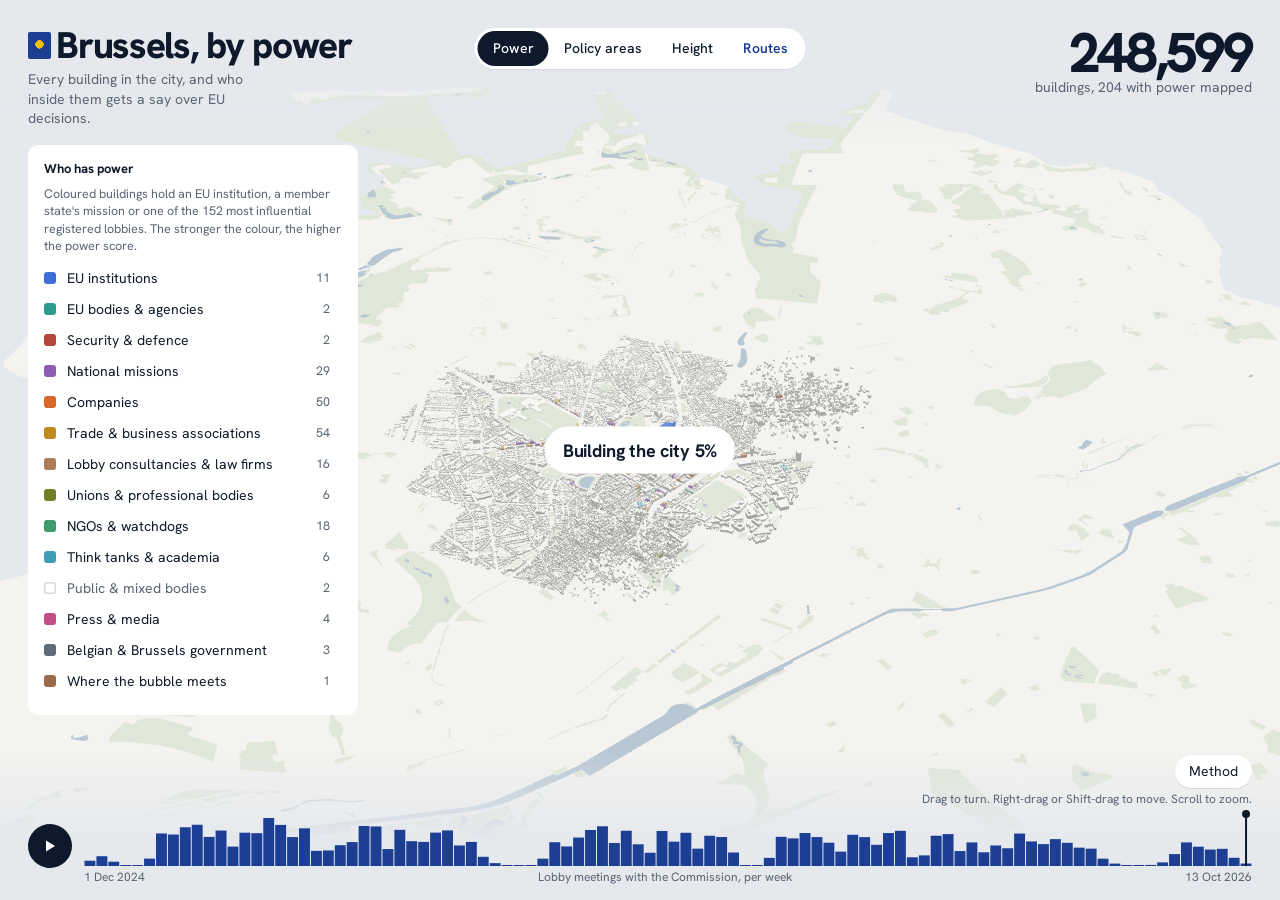
==== bxl/web/index.html @ ccacd1f0 "First commit" ====
<!doctype html>
<html lang="en">
<head>
<meta charset="utf-8">
<meta name="viewport" content="width=device-width, initial-scale=1, viewport-fit=cover">
<title>Brussels, by power</title>
<meta name="description" content="Every building in Brussels, and the institutions, member states and lobbies inside them, scored by how much say they have over EU decisions.">
<link rel="preconnect" href="https://fonts.googleapis.com">
<link rel="preconnect" href="https://fonts.gstatic.com" crossorigin>
<link href="https://fonts.googleapis.com/css2?family=Hanken+Grotesk:wght@400;500;600;700;800&display=swap" rel="stylesheet">
<link rel="stylesheet" href="styles.css">
</head>
<body>
<canvas id="scene" aria-label="3D model of Brussels' buildings"></canvas>
<div class="veil veil-top" aria-hidden="true"></div>
<div class="veil veil-bottom" aria-hidden="true"></div>

<header class="masthead">
  <h1><span class="mark" aria-hidden="true"></span>Brussels, by power</h1>
  <p class="dek">Every building in the city, and who inside them gets a say over EU decisions.</p>
</header>

<nav class="modes" aria-label="Colour the city by">
  <button data-mode="0" aria-pressed="true">Power</button>
  <button data-mode="1" aria-pressed="false">Policy areas</button>
  <button data-mode="2" aria-pressed="false">Height</button>
  <button class="routes-open" aria-haspopup="dialog">Routes</button>
</nav>

<div class="corner">
  <button class="about-open" aria-haspopup="dialog">Method</button>
</div>

<div class="tally" aria-live="polite">
  <span id="tally-big" class="tally-big">&nbsp;</span>
  <span id="tally-small" class="tally-small">&nbsp;</span>
</div>

<aside id="panel" class="panel">
  <button class="sheet-handle" aria-expanded="true" aria-controls="panel-body">Hide legend</button>
  <div id="panel-body"></div>
</aside>

<div id="card" class="card" hidden></div>
<section id="route" class="route" hidden aria-live="polite"></section>

<dialog id="about" class="sheet" aria-labelledby="about-title">
  <button class="sheet-close" aria-label="Close">×</button>
  <article id="about-body"></article>
</dialog>
<dialog id="routes" class="sheet" aria-labelledby="routes-title">
  <button class="sheet-close" aria-label="Close">×</button>
  <article id="routes-body"></article>
</dialog>

<p class="howto">Drag to turn. Right-drag or Shift-drag to move. Scroll to zoom.</p>

<footer class="timeline">
  <button id="play" class="play" aria-label="Play the Commission's term, week by week">
    <svg viewBox="0 0 16 16" aria-hidden="true"><path id="play-icon" d="M4 2.5v11l9-5.5z"/></svg>
  </button>
  <div class="hist-wrap">
    <canvas id="hist" aria-label="Lobby meetings per week; drag to set the date"></canvas>
    <div class="hist-axis"><span id="axis-from"></span><span>Lobby meetings with the Commission, per week</span><span id="axis-to"></span></div>
  </div>
</footer>

<div id="loading" class="loading">Building the city <span id="progress">0</span>%</div>
<script type="module" src="app.js"></script>
</body>
</html>
---- bxl/web/styles.css ----
/* Brussels, by power: a white model of the city under a pale overcast sky.
   One loud colour, the deep blue of the Brussels flag; the iris yellow marks what you have selected. */
:root {
  --sky: #e5e8ed;
  --paper: #ffffff;
  --ink: #0e1a2b;
  --muted: #5a6474;
  --rule: #d4d9e0;
  --blue: #1c3f94;
  --iris: #f2c200;
  --gutter: clamp(14px, 2.2vw, 28px);
  font: 400 14px/1.5 "Hanken Grotesk", "Helvetica Neue", Arial, sans-serif;
}
* { box-sizing: border-box; }
html, body { margin: 0; height: 100%; background: var(--sky); color: var(--ink); overflow: hidden; }
button { font: inherit; color: inherit; }
:focus-visible { outline: 2px solid var(--blue); outline-offset: 2px; }
a { color: inherit; text-decoration-color: var(--blue); text-underline-offset: 3px; }

#scene { position: fixed; inset: 0; width: 100%; height: 100%; display: block; touch-action: none; }
.veil { position: fixed; left: 0; right: 0; pointer-events: none; }
.veil-top { top: 0; height: 140px; background: linear-gradient(var(--sky) 30%, rgba(229, 232, 237, 0)); }
.veil-bottom { bottom: 0; height: 150px; background: linear-gradient(rgba(229, 232, 237, 0), var(--sky) 60%); }

/* Masthead */
.masthead { position: fixed; top: calc(env(safe-area-inset-top, 0px) + var(--gutter)); left: var(--gutter); pointer-events: none; max-width: min(30vw, 420px); }
h1 { margin: 0; font-size: clamp(24px, 2.9vw, 46px); font-weight: 800; letter-spacing: -0.035em; line-height: .92; }
.mark { display: inline-block; width: .62em; height: .72em; margin-right: .14em; vertical-align: -.02em; border-radius: 2px;
  background: radial-gradient(circle at 50% 46%, var(--iris) 0 22%, transparent 23%), var(--blue); }
.dek { margin: 8px 0 0; color: var(--muted); max-width: 30ch; font-size: 14px; line-height: 1.4; }

/* Mode switch */
.modes { position: fixed; top: calc(env(safe-area-inset-top, 0px) + var(--gutter)); left: 50%; transform: translateX(-50%);
  display: flex; background: var(--paper); border-radius: 999px; padding: 3px; box-shadow: 0 1px 0 var(--rule); z-index: 3; }
.modes button { border: 0; background: none; padding: 7px 15px; border-radius: 999px; cursor: pointer; font-weight: 500; white-space: nowrap; }
.modes button:hover { background: var(--sky); }
.modes button[aria-pressed="true"] { background: var(--ink); color: var(--paper); }
.modes .routes-open { color: var(--blue); font-weight: 600; }

.corner { position: fixed; right: var(--gutter); bottom: calc(env(safe-area-inset-bottom, 0px) + 112px); z-index: 2; }
.corner button { border: 0; background: var(--paper); border-radius: 999px; padding: 6px 14px; cursor: pointer; box-shadow: 0 1px 0 var(--rule); }
.corner button:hover { background: var(--ink); color: var(--paper); }

.tally { position: fixed; top: calc(env(safe-area-inset-top, 0px) + var(--gutter)); right: var(--gutter); text-align: right; pointer-events: none; }
.tally-big { display: block; font-size: clamp(34px, 4.4vw, 56px); font-weight: 800; letter-spacing: -0.04em; line-height: .88; font-variant-numeric: tabular-nums; }
.tally-small { color: var(--muted); }

/* Context panel */
.panel { position: fixed; left: var(--gutter); top: calc(env(safe-area-inset-top, 0px) + var(--gutter) + 112px);
  width: min(330px, calc(100vw - 2 * var(--gutter))); max-height: calc(100vh - 330px); overflow-y: auto;
  background: var(--paper); border-radius: 10px; padding: 14px 16px; z-index: 2; overscroll-behavior: contain; }
.sheet-handle { display: none; }
.panel h2 { margin: 0 0 6px; font-size: 13px; font-weight: 700; }
.panel h2.section { margin: 16px 0 4px; color: var(--muted); font-weight: 600; }
.panel p.hint { margin: 0 0 8px; color: var(--muted); font-size: 12.5px; line-height: 1.4; }
.legend { list-style: none; margin: 0; padding: 0; }
.legend li { margin: 0; }
.legend button { width: 100%; display: grid; grid-template-columns: 14px 1fr auto; gap: 9px; align-items: center; text-align: left;
  border: 0; background: none; padding: 5px 6px; margin: 0 -6px; border-radius: 6px; cursor: pointer; }
.legend button:hover { background: var(--sky); }
.legend button[aria-pressed="false"] { color: var(--muted); }
.legend button[aria-pressed="false"] .sw { background: transparent !important; box-shadow: inset 0 0 0 1.5px var(--rule); }
.sw { width: 12px; height: 12px; border-radius: 3px; }
.n { color: var(--muted); font-variant-numeric: tabular-nums; font-size: 12.5px; }
.rank { list-style: none; margin: 0; padding: 0; counter-reset: r; }
.rank button { width: 100%; display: grid; grid-template-columns: 22px 1fr 34px; gap: 8px; align-items: center; text-align: left;
  border: 0; background: none; padding: 5px 6px; margin: 0 -6px; border-radius: 6px; cursor: pointer; }
.rank button:hover, .rank button.on { background: var(--sky); }
.rank .pos { color: var(--muted); font-size: 12px; font-variant-numeric: tabular-nums; }
.rank .nm { min-width: 0; }
.rank .nm b { display: block; font-weight: 600; white-space: nowrap; overflow: hidden; text-overflow: ellipsis; }
.rank .bar { display: block; height: 3px; border-radius: 2px; background: var(--rule); margin-top: 4px; overflow: hidden; }
.rank .bar i { display: block; height: 100%; }
.rank .val { text-align: right; font-weight: 800; font-variant-numeric: tabular-nums; }
.sectors { display: flex; flex-wrap: wrap; gap: 5px; margin: 4px 0 6px; }
.sectors button { border: 1px solid var(--rule); background: none; border-radius: 999px; padding: 4px 10px; cursor: pointer; font-size: 12.5px; }
.sectors button:hover { border-color: var(--ink); }
.sectors button[aria-pressed="true"] { background: var(--ink); border-color: var(--ink); color: var(--paper); }
.ramp { height: 10px; border-radius: 3px; margin: 6px 0 2px; }
.ramp-labels { display: flex; justify-content: space-between; color: var(--muted); font-size: 12px; }

/* Card: follows the pointer on hover, pins on click */
.card { position: fixed; z-index: 5; width: 300px; max-height: calc(100vh - 40px); overflow-y: auto; background: var(--paper);
  border-radius: 10px; padding: 12px 14px; box-shadow: 0 10px 30px rgba(14, 26, 43, .16); pointer-events: none; }
.card.pinned { pointer-events: auto; width: 340px; padding: 16px 18px; max-height: calc(100vh - 250px); }
.card-close { position: absolute; top: 8px; right: 8px; border: 0; background: none; font-size: 20px; line-height: 1; cursor: pointer; color: var(--muted); padding: 4px 8px; border-radius: 6px; }
.card-close:hover { background: var(--sky); color: var(--ink); }
.card .kind { display: flex; align-items: center; gap: 7px; color: var(--muted); font-size: 12.5px; }
.card h3 { margin: 4px 0 2px; font-size: 18px; line-height: 1.15; letter-spacing: -0.01em; padding-right: 22px; }
.card .addr { color: var(--muted); font-size: 12.5px; }
.score { display: flex; align-items: baseline; gap: 10px; margin: 10px 0 4px; }
.score b { font-size: 40px; font-weight: 800; letter-spacing: -0.04em; line-height: .9; }
.score span { color: var(--muted); font-size: 12.5px; line-height: 1.3; }
.card p { margin: 8px 0 0; line-height: 1.45; }
.card .why { color: var(--muted); font-size: 13px; }
.card .more { color: var(--muted); font-size: 12px; margin-top: 8px; }
.others { margin: 10px 0 0; padding: 8px 0 0; border-top: 1px solid var(--rule); font-size: 12.5px; }
.others button { border: 0; background: none; padding: 2px 0; cursor: pointer; text-align: left; text-decoration: underline; text-decoration-color: var(--rule); text-underline-offset: 3px; }
.others button:hover { text-decoration-color: var(--blue); }
.metrics { list-style: none; padding: 0; margin: 10px 0 0; }
.metrics li { display: grid; grid-template-columns: 1fr auto; gap: 2px 10px; padding: 6px 0; border-top: 1px solid var(--rule); font-size: 12.5px; }
.metrics li b { font-variant-numeric: tabular-nums; }
.metrics .bar { grid-column: 1 / -1; height: 3px; background: var(--rule); border-radius: 2px; overflow: hidden; }
.metrics .bar i { display: block; height: 100%; background: var(--blue); }
.chips { display: flex; flex-wrap: wrap; gap: 4px; margin-top: 6px; }
.chips span { border: 1px solid var(--rule); border-radius: 999px; padding: 2px 8px; font-size: 12px; }
.card h4 { margin: 12px 0 2px; font-size: 12.5px; color: var(--muted); font-weight: 600; }
.links { display: flex; flex-wrap: wrap; gap: 6px; margin-top: 12px; }
.links a { border: 1px solid var(--rule); border-radius: 999px; padding: 4px 10px; font-size: 12.5px; text-decoration: none; }
.links a:hover { border-color: var(--ink); }
.wiki { color: var(--muted); font-size: 13px; }

/* Route panel: steps of a guided walk */
.route { position: fixed; right: var(--gutter); top: calc(env(safe-area-inset-top, 0px) + var(--gutter) + 92px); z-index: 4;
  width: min(330px, calc(100vw - 2 * var(--gutter))); background: var(--paper); border-radius: 10px; padding: 14px 16px; }
.route h2 { margin: 0 0 4px; font-size: 16px; }
.route .step-n { color: var(--muted); font-size: 12.5px; }
.route p { margin: 6px 0 10px; line-height: 1.45; }
.route .nav { display: flex; gap: 6px; }
.route .nav button { border: 1px solid var(--rule); background: none; border-radius: 999px; padding: 5px 12px; cursor: pointer; }
.route .nav button:hover:not(:disabled) { border-color: var(--ink); }
.route .nav button.primary { background: var(--ink); color: var(--paper); border-color: var(--ink); }
.route .nav button:disabled { opacity: .4; cursor: default; }
.route .nav .end { margin-left: auto; }

/* Dialogs */
.sheet { border: 0; border-radius: 12px; padding: 26px 28px; width: min(620px, calc(100vw - 32px)); max-height: calc(100vh - 60px); color: var(--ink); }
.sheet::backdrop { background: rgba(14, 26, 43, .35); }
.sheet h2 { margin: 0 0 10px; font-size: 26px; letter-spacing: -0.03em; }
.sheet h3 { margin: 18px 0 4px; font-size: 14px; }
.sheet p, .sheet li { line-height: 1.55; max-width: 64ch; }
.sheet table { border-collapse: collapse; width: 100%; font-size: 13px; }
.sheet td { border-top: 1px solid var(--rule); padding: 5px 4px; }
.sheet td:last-child { text-align: right; font-variant-numeric: tabular-nums; }
.sheet-close { position: absolute; top: 10px; right: 12px; border: 0; background: none; font-size: 24px; cursor: pointer; color: var(--muted); }
.route-card { display: block; width: 100%; text-align: left; border: 1px solid var(--rule); background: none; border-radius: 10px; padding: 12px 14px; margin: 0 0 8px; cursor: pointer; }
.route-card:hover { border-color: var(--ink); }
.route-card b { display: block; font-size: 15px; }
.route-card span { color: var(--muted); }

.howto { position: fixed; right: var(--gutter); bottom: calc(env(safe-area-inset-bottom, 0px) + 92px); margin: 0; color: var(--muted); font-size: 12px; pointer-events: none; }

/* Timeline: weekly lobby meetings, scrub or play the term */
.timeline { position: fixed; left: var(--gutter); right: var(--gutter); bottom: calc(env(safe-area-inset-bottom, 0px) + 14px);
  display: flex; gap: 12px; align-items: flex-end; z-index: 2; }
.play { flex: none; width: 44px; height: 44px; border-radius: 50%; border: 0; background: var(--ink); color: var(--paper); cursor: pointer; display: grid; place-items: center; margin-bottom: 18px; }
.play:hover { background: var(--blue); }
.play svg { width: 16px; height: 16px; fill: currentColor; }
.hist-wrap { flex: 1; min-width: 0; }
#hist { display: block; width: 100%; height: 56px; cursor: ew-resize; touch-action: none; }
.hist-axis { display: flex; justify-content: space-between; color: var(--muted); font-size: 12px; margin-top: 2px; }

.loading { position: fixed; left: 50%; top: 50%; transform: translate(-50%, -50%); font-weight: 700; font-size: 18px; letter-spacing: -0.01em;
  background: var(--paper); padding: 10px 18px; border-radius: 999px; font-variant-numeric: tabular-nums; }
.loading[hidden] { display: none; }

@media (max-width: 760px) {
  .masthead { max-width: 60vw; }
  h1 { font-size: 26px; }
  .dek, .howto, .corner { display: none; }
  .modes { top: auto; bottom: calc(env(safe-area-inset-bottom, 0px) + 96px); max-width: calc(100vw - 24px); overflow-x: auto; }
  .tally-big { font-size: 28px; }
  .panel { top: auto; bottom: calc(env(safe-area-inset-bottom, 0px) + 146px); max-height: 38vh; padding-top: 6px; }
  .panel.collapsed #panel-body { display: none; }
  .sheet-handle { display: block; width: 100%; border: 0; background: none; color: var(--muted); font-size: 12.5px; padding: 4px 0 8px; cursor: pointer; }
  .card.pinned { left: 8px !important; right: 8px; top: auto !important; bottom: calc(env(safe-area-inset-bottom, 0px) + 96px); width: auto; max-height: 55vh; }
  .route { top: auto; bottom: calc(env(safe-area-inset-bottom, 0px) + 146px); left: 12px; right: 12px; width: auto; }
}
@media (prefers-reduced-motion: reduce) { * { transition: none !important; } }
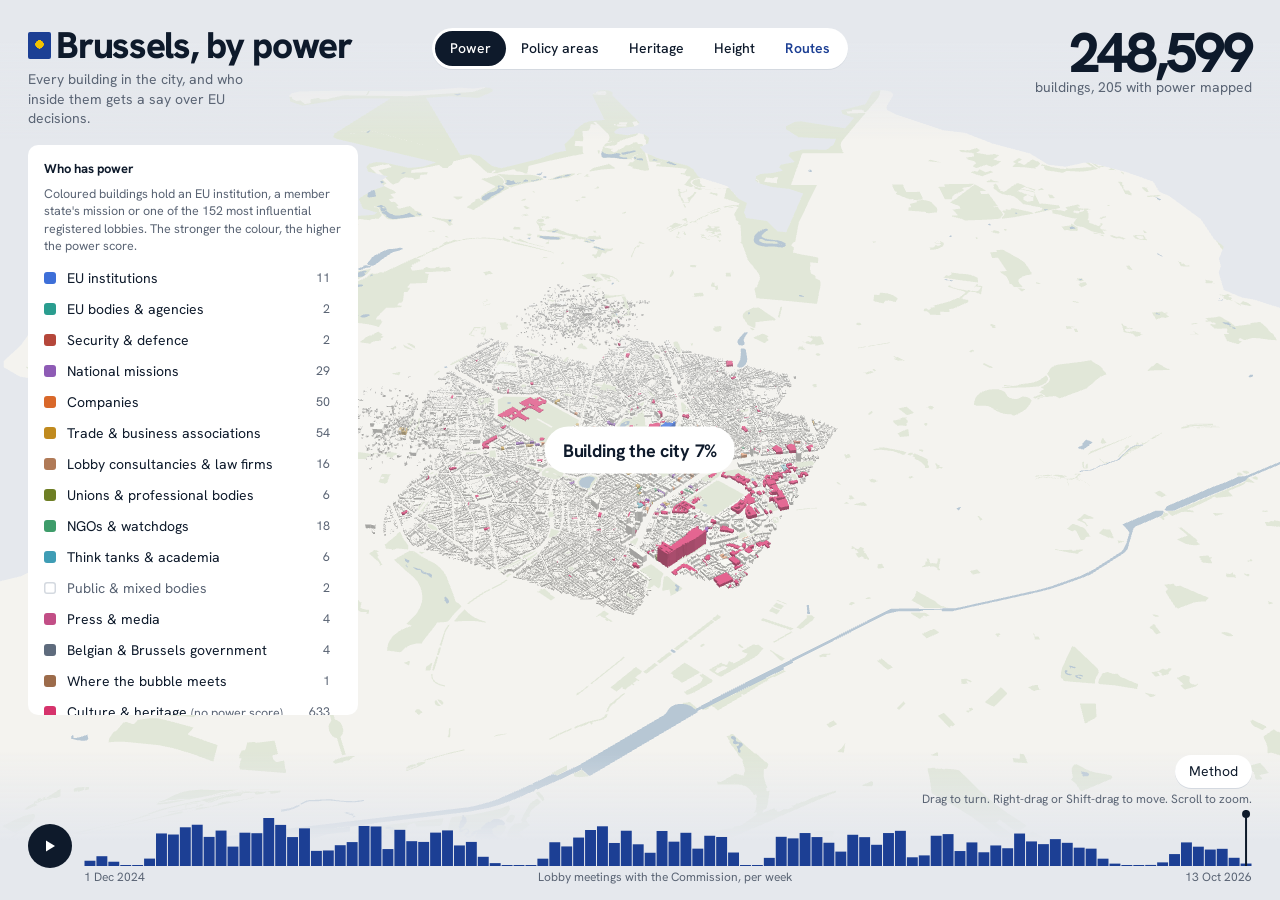
==== commit 0cadfd4d: "V2.1" ====
--- a/bxl/web/index.html
+++ b/bxl/web/index.html
@@ -23,6 +23,7 @@
 <nav class="modes" aria-label="Colour the city by">
   <button data-mode="0" aria-pressed="true">Power</button>
   <button data-mode="1" aria-pressed="false">Policy areas</button>
+  <button data-mode="3" aria-pressed="false">Heritage</button>
   <button data-mode="2" aria-pressed="false">Height</button>
   <button class="routes-open" aria-haspopup="dialog">Routes</button>
 </nav>
--- a/bxl/web/styles.css
+++ b/bxl/web/styles.css
@@ -80,10 +80,12 @@
 .ramp-labels { display: flex; justify-content: space-between; color: var(--muted); font-size: 12px; }
 
 /* Card: follows the pointer on hover, pins on click */
-.card { position: fixed; z-index: 5; width: 300px; max-height: calc(100vh - 40px); overflow-y: auto; background: var(--paper);
-  border-radius: 10px; padding: 12px 14px; box-shadow: 0 10px 30px rgba(14, 26, 43, .16); pointer-events: none; }
-.card.pinned { pointer-events: auto; width: 340px; padding: 16px 18px; max-height: calc(100vh - 250px); }
-.card-close { position: absolute; top: 8px; right: 8px; border: 0; background: none; font-size: 20px; line-height: 1; cursor: pointer; color: var(--muted); padding: 4px 8px; border-radius: 6px; }
+.card { position: fixed; z-index: 5; width: 310px; max-height: calc(100vh - 40px); overflow-y: auto; background: var(--paper);
+  border-radius: 10px; padding: 0; box-shadow: 0 10px 30px rgba(14, 26, 43, .16); pointer-events: none; }
+.card .body { padding: 12px 16px 14px; }
+.card.pinned { pointer-events: auto; width: 350px; max-height: calc(100vh - 250px); }
+.card.pinned .body { padding: 14px 18px 18px; }
+.card-close { position: absolute; z-index: 1; background: rgba(255,255,255,.85) !important; top: 8px; right: 8px; border: 0; background: none; font-size: 20px; line-height: 1; cursor: pointer; color: var(--muted); padding: 4px 8px; border-radius: 6px; }
 .card-close:hover { background: var(--sky); color: var(--ink); }
 .card .kind { display: flex; align-items: center; gap: 7px; color: var(--muted); font-size: 12.5px; }
 .card h3 { margin: 4px 0 2px; font-size: 18px; line-height: 1.15; letter-spacing: -0.01em; padding-right: 22px; }
@@ -167,3 +169,21 @@
   .route { top: auto; bottom: calc(env(safe-area-inset-bottom, 0px) + 146px); left: 12px; right: 12px; width: auto; }
 }
 @media (prefers-reduced-motion: reduce) { * { transition: none !important; } }
+
+/* Card: photo, year, layers, facts */
+.photo { margin: 0; }
+.photo img { display: block; width: 100%; aspect-ratio: 4 / 3; object-fit: cover; background: var(--sky); }
+.photo figcaption { padding: 6px 16px 0; color: var(--muted); font-size: 11.5px; }
+.photo figcaption a { text-decoration: none; }
+.card .year { display: flex; align-items: baseline; gap: 10px; margin: 6px 0 2px; }
+.card .year b { font-size: 40px; font-weight: 800; letter-spacing: -0.04em; line-height: .9; font-variant-numeric: tabular-nums; }
+.card .year span { color: var(--muted); display: flex; align-items: center; gap: 6px; font-size: 13px; }
+.card .year .sw { display: inline-block; flex: none; }
+.inlayers { list-style: none; margin: 4px 0 0; padding: 0; }
+.inlayers li { display: flex; align-items: baseline; gap: 8px; padding: 2px 0; font-size: 13px; color: var(--muted); }
+.inlayers li b { color: var(--ink); font-weight: 650; }
+.inlayers .sw { flex: none; transform: translateY(1px); }
+.facts { display: grid; grid-template-columns: auto 1fr; gap: 4px 14px; margin: 10px 0 0; padding-top: 8px; border-top: 1px solid var(--rule); font-size: 13px; }
+.facts dt { color: var(--muted); }
+.facts dd { margin: 0; text-align: right; }
+.card .more { border-top: 1px solid var(--rule); padding-top: 8px; }
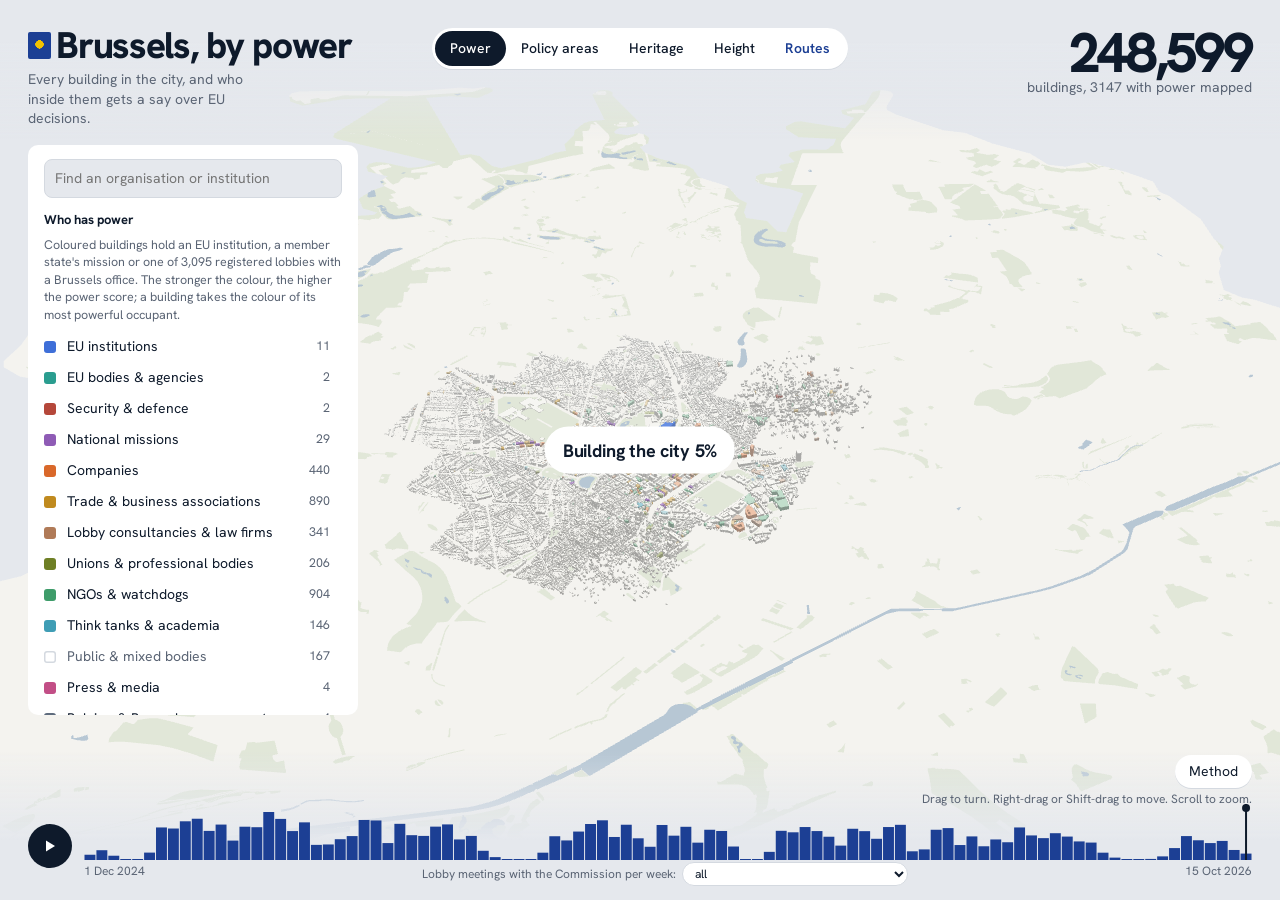
==== commit bddcaa4d: "V3-more-layers" ====
--- a/bxl/web/index.html
+++ b/bxl/web/index.html
@@ -44,6 +44,7 @@
 
 <div id="card" class="card" hidden></div>
 <section id="route" class="route" hidden aria-live="polite"></section>
+<section id="week" class="week" hidden aria-live="polite"></section>
 
 <dialog id="about" class="sheet" aria-labelledby="about-title">
   <button class="sheet-close" aria-label="Close">×</button>
@@ -62,7 +63,8 @@
   </button>
   <div class="hist-wrap">
     <canvas id="hist" aria-label="Lobby meetings per week; drag to set the date"></canvas>
-    <div class="hist-axis"><span id="axis-from"></span><span>Lobby meetings with the Commission, per week</span><span id="axis-to"></span></div>
+    <div class="hist-axis"><span id="axis-from"></span><label class="tl-label">Lobby meetings with the Commission per week:
+      <select id="tl-filter" aria-label="Filter meetings"></select></label><span id="axis-to"></span></div>
   </div>
 </footer>
 
--- a/bxl/web/styles.css
+++ b/bxl/web/styles.css
@@ -187,3 +187,56 @@
 .facts dt { color: var(--muted); }
 .facts dd { margin: 0; text-align: right; }
 .card .more { border-top: 1px solid var(--rule); padding-top: 8px; }
+
+/* Search */
+.search { width: 100%; padding: 8px 10px; border: 1px solid var(--rule); border-radius: 8px; font: inherit; background: var(--sky); color: var(--ink); }
+.search:focus { outline: 2px solid var(--blue); outline-offset: 0; background: var(--paper); }
+#found:empty { display: none; }
+#found { margin-top: 6px; }
+#found .nm .n { display: block; white-space: nowrap; overflow: hidden; text-overflow: ellipsis; }
+.back-link { border: 0; background: none; padding: 0 0 8px; cursor: pointer; color: var(--blue); font-weight: 600; }
+
+/* Photo tag, as on a museum label */
+.ph { position: relative; }
+.ph .tag { position: absolute; left: 12px; bottom: 10px; background: var(--ink); color: var(--paper); font-weight: 700; font-size: 12px; padding: 3px 8px; border-radius: 5px; }
+
+/* Card: clickable chips, occupants, meetings */
+.chip { border: 1px solid var(--rule); background: none; border-radius: 999px; padding: 3px 9px; font-size: 12px; cursor: pointer; text-align: left; }
+.chip:hover { border-color: var(--blue); color: var(--blue); }
+.card h4 .n, .week h4 .n { font-weight: 400; }
+.occupants { list-style: none; margin: 4px 0 0; padding: 0; }
+.occupants.folded li:nth-child(n + 9) { display: none; }
+.occupants button { width: 100%; display: grid; grid-template-columns: 12px 1fr auto; gap: 8px; align-items: center; border: 0; background: none;
+  padding: 4px 6px; margin: 0 -6px; border-radius: 6px; cursor: pointer; text-align: left; font-size: 13px; }
+.occupants button:hover { background: var(--sky); }
+.occupants li.on button { background: var(--sky); font-weight: 650; }
+.occupants .nm { min-width: 0; white-space: nowrap; overflow: hidden; text-overflow: ellipsis; }
+.occupants b { font-variant-numeric: tabular-nums; }
+.show-all { border: 0; background: none; color: var(--blue); cursor: pointer; padding: 4px 0; font-weight: 600; }
+.meets { list-style: none; margin: 4px 0 0; padding: 0; font-size: 13px; }
+.meets li { padding: 6px 0; border-top: 1px solid var(--rule); line-height: 1.4; }
+.meets .n { font-size: 12px; }
+
+/* Timeline filter and week details */
+.tl-label { display: flex; align-items: center; gap: 6px; }
+.tl-label select { font: inherit; font-size: 12px; border: 1px solid var(--rule); border-radius: 999px; padding: 2px 8px; background: var(--paper); color: var(--ink); max-width: 230px; }
+.week { position: fixed; z-index: 6; left: calc(var(--gutter) + 56px); bottom: calc(env(safe-area-inset-bottom, 0px) + 100px);
+  width: min(560px, calc(100vw - 2 * var(--gutter))); max-height: min(62vh, 620px); overflow-y: auto; background: var(--paper);
+  border-radius: 10px; padding: 14px 18px 16px; box-shadow: 0 10px 30px rgba(14, 26, 43, .18); }
+.week h3 { margin: 2px 0 4px; font-size: 22px; letter-spacing: -0.02em; }
+.week h4 { margin: 12px 0 4px; font-size: 12.5px; color: var(--muted); font-weight: 600; }
+.wcols { display: grid; grid-template-columns: 1fr 1fr; gap: 0 18px; }
+.wbars { list-style: none; margin: 0; padding: 0; font-size: 12.5px; }
+.wbars li { display: grid; grid-template-columns: 1fr auto; gap: 2px 8px; padding: 3px 0; }
+.wbars .bar { grid-column: 1 / -1; height: 3px; background: var(--rule); border-radius: 2px; overflow: hidden; }
+.wbars .bar i { display: block; height: 100%; }
+.wlist { margin: 0; padding-left: 18px; font-size: 13px; columns: 2; column-gap: 18px; }
+.wlist li { break-inside: avoid; padding: 1px 0; }
+.wlist button { border: 0; background: none; padding: 0; cursor: pointer; text-decoration: underline; text-decoration-color: var(--rule); text-underline-offset: 3px; text-align: left; font-size: 13px; }
+.wlist button:hover { text-decoration-color: var(--blue); }
+@media (max-width: 760px) {
+  .week { left: 8px; right: 8px; width: auto; bottom: calc(env(safe-area-inset-bottom, 0px) + 140px); }
+  .wcols { grid-template-columns: 1fr; }
+  .wlist { columns: 1; }
+  .tl-label { font-size: 0; } .tl-label select { font-size: 12px; }
+}
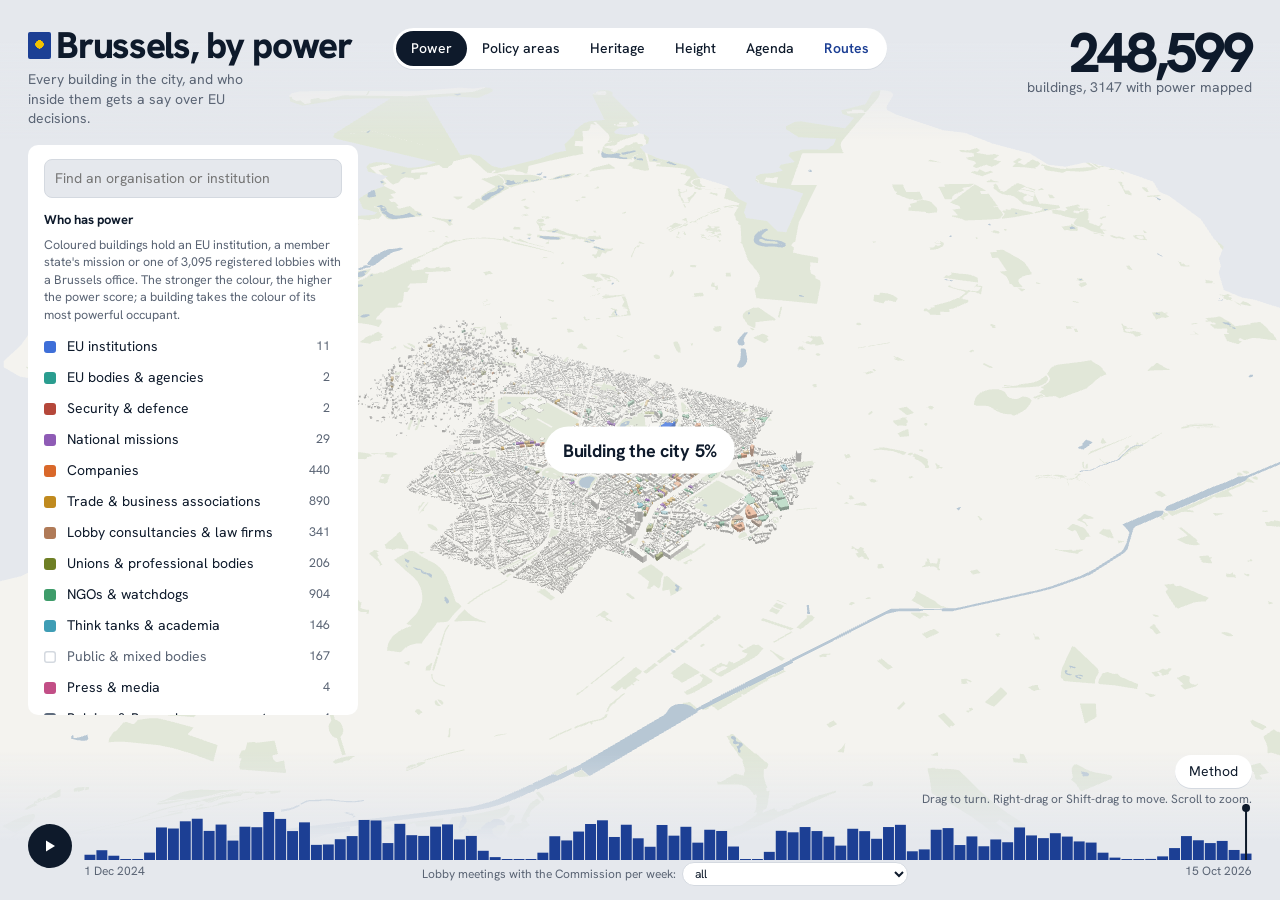
==== commit 7bb5e763: "Update with events tab" ====
--- a/bxl/web/index.html
+++ b/bxl/web/index.html
@@ -25,6 +25,7 @@
   <button data-mode="1" aria-pressed="false">Policy areas</button>
   <button data-mode="3" aria-pressed="false">Heritage</button>
   <button data-mode="2" aria-pressed="false">Height</button>
+  <button data-mode="4" aria-pressed="false">Agenda</button>
   <button class="routes-open" aria-haspopup="dialog">Routes</button>
 </nav>
 
--- a/bxl/web/styles.css
+++ b/bxl/web/styles.css
@@ -240,3 +240,22 @@
   .wlist { columns: 1; }
   .tl-label { font-size: 0; } .tl-label select { font-size: 12px; }
 }
+
+/* Agenda */
+.panel.wide { width: min(420px, calc(100vw - 2 * var(--gutter))); }
+.chip.on { background: var(--ink); color: var(--paper); border-color: var(--ink); }
+.ag-row { display: flex; flex-wrap: wrap; gap: 5px; align-items: center; margin: 0 0 6px; }
+.ag-row select { font: inherit; font-size: 12.5px; border: 1px solid var(--rule); border-radius: 999px; padding: 3px 8px; background: var(--paper); color: var(--ink); }
+.ag-list { list-style: none; margin: 8px 0 0; padding: 0; }
+.ag-day { margin: 14px 0 2px; font-weight: 700; font-size: 12.5px; color: var(--muted); }
+.ag-item { padding: 10px 0; border-top: 1px solid var(--rule); }
+.ag-org { display: flex; align-items: center; gap: 8px; font-size: 11.5px; font-weight: 700; letter-spacing: .04em; text-transform: uppercase; color: var(--muted); }
+.ag-org button { border: 0; background: none; padding: 0; font: inherit; color: var(--blue); cursor: pointer; text-transform: inherit; letter-spacing: inherit; text-align: left; }
+.ag-org button:hover { text-decoration: underline; }
+.live { background: #d6336c; color: #fff; border-radius: 4px; padding: 1px 6px; font-size: 10.5px; letter-spacing: 0; text-transform: none; }
+.ag-title { display: block; margin: 3px 0 4px; font-weight: 650; line-height: 1.3; text-decoration: none; color: var(--ink); }
+.ag-title:hover { text-decoration: underline; text-decoration-color: var(--blue); }
+.ag-meta { display: flex; flex-wrap: wrap; gap: 4px 12px; color: var(--muted); font-size: 12.5px; }
+.fmt::before { content: ""; display: inline-block; width: 7px; height: 7px; border-radius: 50%; margin-right: 5px; vertical-align: 1px; border: 1.5px solid currentColor; }
+.fmt-inperson::before { background: currentColor; }
+.fmt-hybrid::before { background: linear-gradient(90deg, currentColor 50%, transparent 50%); }
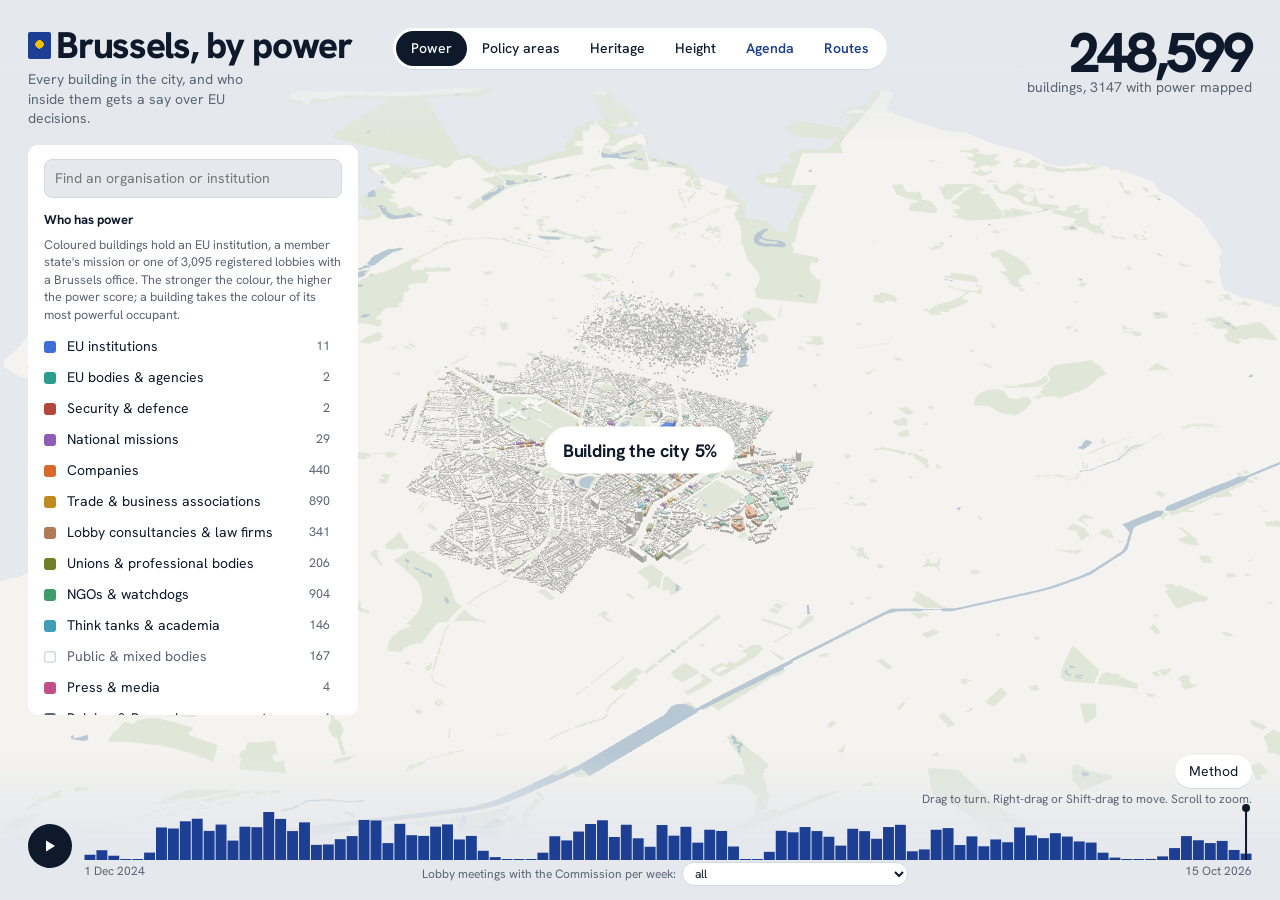
==== commit 423ed71c: "Events new page" ====
--- a/bxl/web/index.html
+++ b/bxl/web/index.html
@@ -25,7 +25,7 @@
   <button data-mode="1" aria-pressed="false">Policy areas</button>
   <button data-mode="3" aria-pressed="false">Heritage</button>
   <button data-mode="2" aria-pressed="false">Height</button>
-  <button data-mode="4" aria-pressed="false">Agenda</button>
+  <a class="modes-link" href="agenda.html">Agenda</a>
   <button class="routes-open" aria-haspopup="dialog">Routes</button>
 </nav>
 
--- a/bxl/web/styles.css
+++ b/bxl/web/styles.css
@@ -259,3 +259,41 @@
 .fmt::before { content: ""; display: inline-block; width: 7px; height: 7px; border-radius: 50%; margin-right: 5px; vertical-align: 1px; border: 1.5px solid currentColor; }
 .fmt-inperson::before { background: currentColor; }
 .fmt-hybrid::before { background: linear-gradient(90deg, currentColor 50%, transparent 50%); }
+
+/* Agenda link in the mode switch */
+.modes .modes-link { padding: 7px 15px; border-radius: 999px; font-weight: 600; text-decoration: none; color: var(--blue); white-space: nowrap; }
+.modes .modes-link:hover { background: var(--sky); }
+
+/* Lobby meetings: summary, ordered timeline, ranked lists */
+.sec-h { margin: 18px 0 6px !important; padding-top: 12px; border-top: 1px solid var(--rule); font-size: 13.5px !important; color: var(--ink) !important; font-weight: 700 !important; }
+.meet-sec h4:not(.sec-h) { margin: 14px 0 4px; }
+.meet-sum { display: grid; grid-template-columns: repeat(3, 1fr); gap: 8px; }
+.meet-sum div { background: var(--sky); border-radius: 8px; padding: 8px 10px; }
+.meet-sum b { display: block; font-size: 22px; font-weight: 800; letter-spacing: -0.03em; font-variant-numeric: tabular-nums; line-height: 1.1; }
+.meet-sum span { color: var(--muted); font-size: 11.5px; line-height: 1.25; display: block; }
+.mtl { list-style: none; margin: 4px 0 0; padding: 0; }
+.mtl.folded .extra { display: none; }
+.mt { display: grid; grid-template-columns: 52px minmax(0, 1fr); gap: 10px; padding: 9px 0; border-top: 1px solid var(--rule); }
+.mt:first-child { border-top: 0; }
+.mt-date { text-align: center; background: var(--sky); border-radius: 8px; padding: 5px 0 6px; align-self: start; font-variant-numeric: tabular-nums; }
+.mt-date b { display: block; font-size: 19px; font-weight: 800; line-height: 1; }
+.mt-date span { display: block; color: var(--muted); font-size: 10.5px; line-height: 1.25; margin-top: 2px; }
+.mt-body { min-width: 0; }
+.mt-org { font-weight: 700; font-size: 13px; }
+.mt-who { border: 0; background: none; padding: 0; font: inherit; font-weight: 650; font-size: 13px; color: var(--ink); text-align: left; cursor: pointer; text-decoration: underline; text-decoration-color: var(--rule); text-underline-offset: 3px; }
+.mt-who:hover { text-decoration-color: var(--blue); color: var(--blue); }
+.mt-level { display: inline-block; margin-left: 6px; font-size: 11px; color: var(--muted); border: 1px solid var(--rule); border-radius: 999px; padding: 0 6px; vertical-align: 1px; }
+.mt-subj { margin: 3px 0 0 !important; font-size: 13px; line-height: 1.4; display: -webkit-box; -webkit-line-clamp: 3; -webkit-box-orient: vertical; overflow: hidden; }
+.mt-subj:hover { -webkit-line-clamp: unset; }
+.rk { list-style: none; margin: 0; padding: 0; }
+.rk li > button, .rk li > div { width: 100%; display: grid; grid-template-columns: minmax(0, 1fr) auto; gap: 3px 10px; border: 0; background: none; padding: 5px 6px; margin: 0 -6px; border-radius: 6px; text-align: left; font-size: 13px; }
+.rk li > button { cursor: pointer; }
+.rk li > button:hover { background: var(--sky); }
+.rk .rk-n { min-width: 0; overflow: hidden; text-overflow: ellipsis; white-space: nowrap; }
+.rk b { font-variant-numeric: tabular-nums; }
+.rk .bar { grid-column: 1 / -1; height: 3px; border-radius: 2px; background: var(--rule); overflow: hidden; }
+.rk .bar i { display: block; height: 100%; }
+.wsum { margin: 4px 0 6px; color: var(--muted); font-size: 13.5px; }
+.wsum b { color: var(--ink); }
+.wday { margin: 12px 0 2px; font-weight: 700; font-size: 12.5px; color: var(--muted); }
+.week { width: min(640px, calc(100vw - 2 * var(--gutter))); }
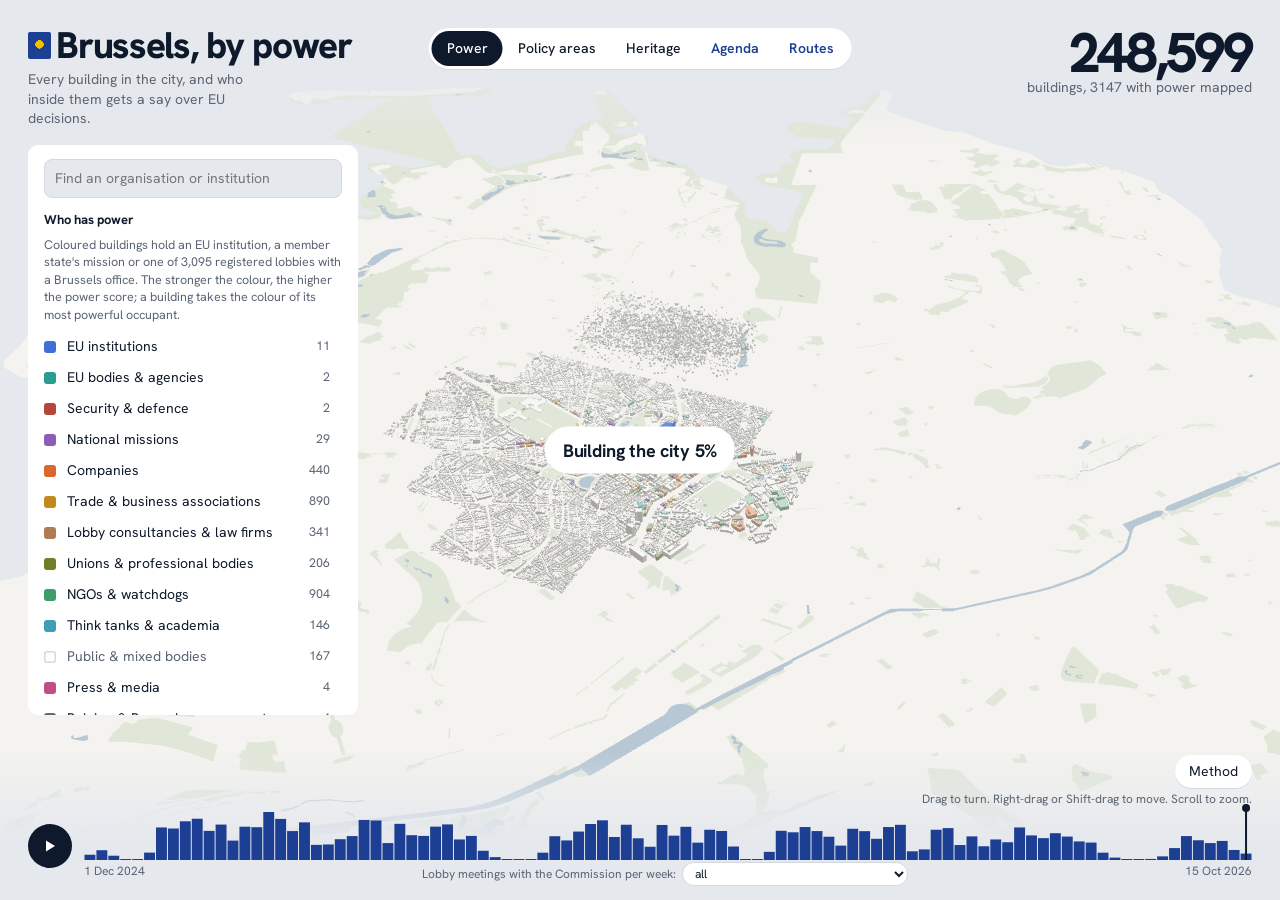
==== commit 7f46e85e: "UX changes" ====
--- a/bxl/web/index.html
+++ b/bxl/web/index.html
@@ -24,7 +24,6 @@
   <button data-mode="0" aria-pressed="true">Power</button>
   <button data-mode="1" aria-pressed="false">Policy areas</button>
   <button data-mode="3" aria-pressed="false">Heritage</button>
-  <button data-mode="2" aria-pressed="false">Height</button>
   <a class="modes-link" href="agenda.html">Agenda</a>
   <button class="routes-open" aria-haspopup="dialog">Routes</button>
 </nav>
